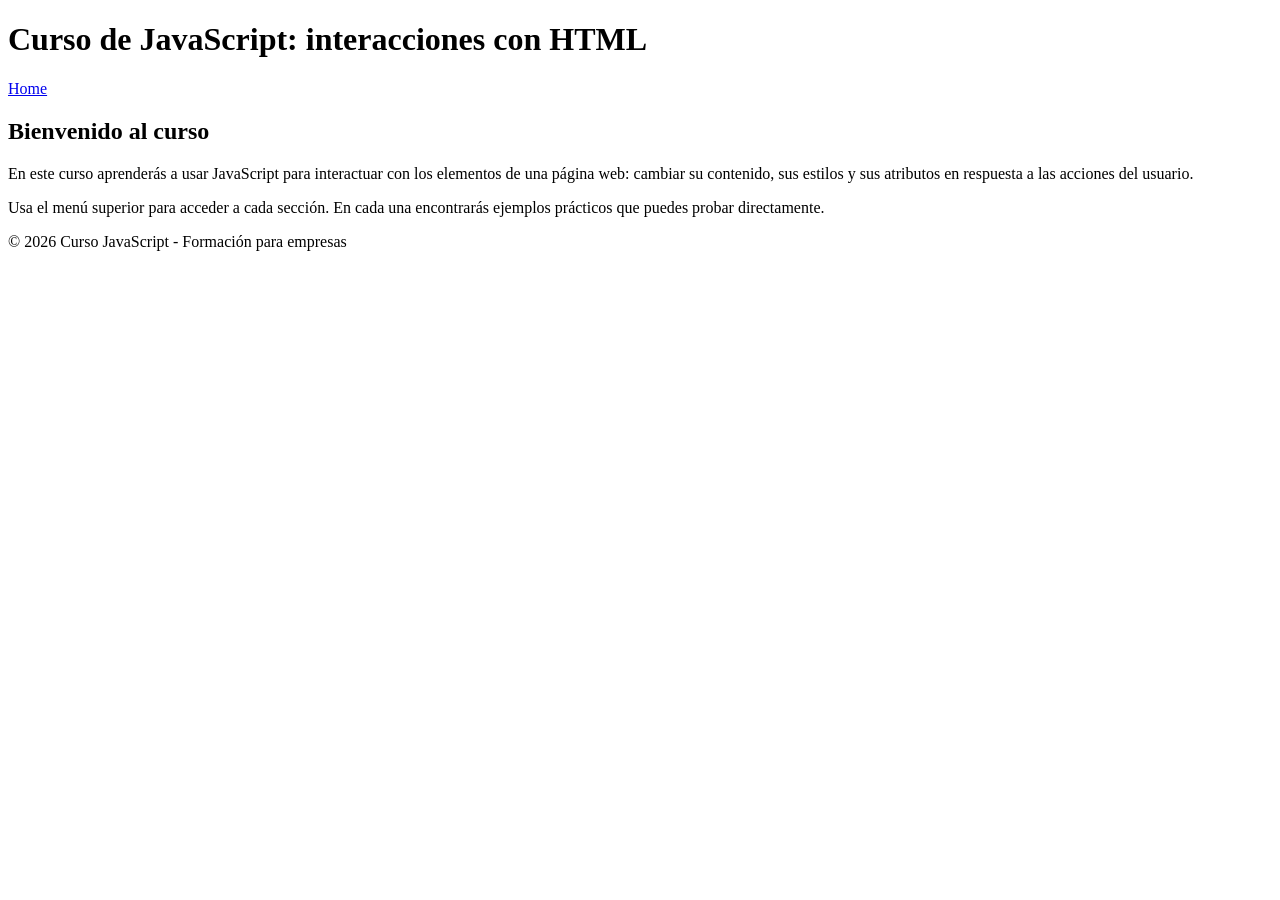
==== index.html @ 00874ae9 "feat(home): crear estructura con cabecera, menú y footer [Usuario 1]" ====
<!DOCTYPE html>
<html lang="es">
<head>
  <meta charset="UTF-8">
  <meta name="viewport" content="width=device-width, initial-scale=1.0">
  <title>Curso JavaScript e interacciones HTML</title>
  <link rel="stylesheet" href="css/estilos.css">
</head>
<body>
  <header>
    <h1>Curso de JavaScript: interacciones con HTML</h1>
  </header>

  <nav id="menu"></nav>

  <main>
    <h2>Bienvenido al curso</h2>
    <p>En este curso aprenderás a usar JavaScript para interactuar con los
       elementos de una página web: cambiar su contenido, sus estilos y sus
       atributos en respuesta a las acciones del usuario.</p>
    <p>Usa el menú superior para acceder a cada sección. En cada una
       encontrarás ejemplos prácticos que puedes probar directamente.</p>
  </main>

  <footer>
    <p>&copy; 2026 Curso JavaScript - Formación para empresas</p>
  </footer>

  <script src="js/menu.js"></script>
</body>
</html>
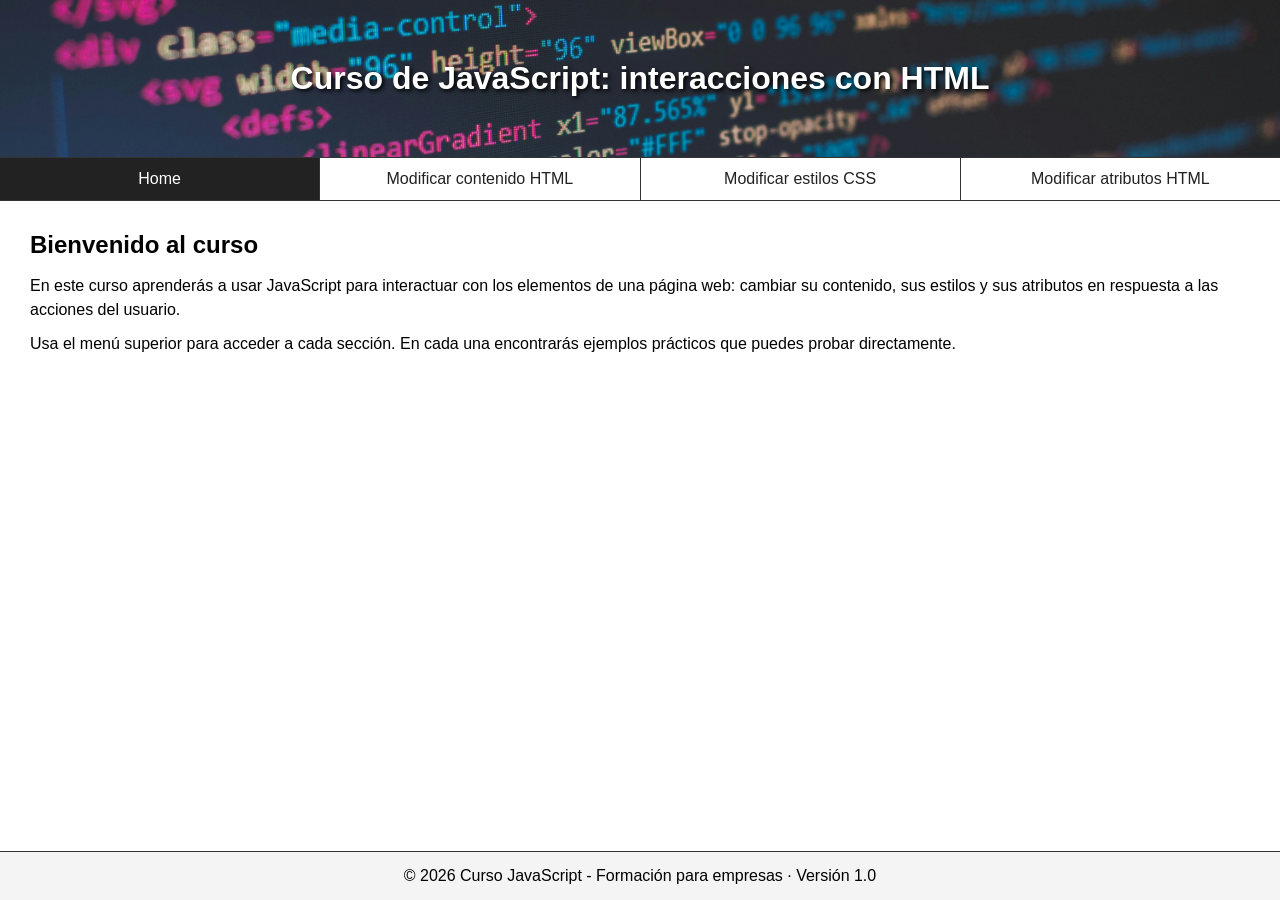
==== commit 4e2ffc63: "chore(release): preparar versión 1.0 [Usuario 3]" ====
--- a/index.html
+++ b/index.html
@@ -23,7 +23,7 @@
   </main>
 
   <footer>
-    <p>&copy; 2026 Curso JavaScript - Formación para empresas</p>
+    <p>&copy; 2026 Curso JavaScript - Formación para empresas · Versión 1.0</p>
   </footer>
 
   <script src="js/menu.js"></script>
--- a/css/estilos.css
+++ b/css/estilos.css
@@ -0,0 +1,105 @@
+* {
+  box-sizing: border-box;
+  margin: 0;
+  padding: 0;
+}
+
+body {
+  font-family: Arial, sans-serif;
+  display: flex;
+  flex-direction: column;
+  min-height: 100vh;
+}
+
+/* Cabecera con imagen de fondo */
+header {
+  background: url("../img/cabecera.jpg") center/cover;
+  color: white;
+  text-shadow: 2px 2px 4px black;
+  padding: 60px 20px;
+  text-align: center;
+}
+
+/* Barra de navegación */
+nav {
+  display: flex;
+  border-top: 1px solid #333;
+  border-bottom: 1px solid #333;
+}
+
+nav a {
+  flex: 1;
+  text-align: center;
+  padding: 12px;
+  text-decoration: none;
+  color: #222;
+  border-right: 1px solid #333;
+}
+
+nav a:last-child {
+  border-right: none;
+}
+
+nav a:hover {
+  background: #eee;
+}
+
+nav a.activo {
+  background: #222;
+  color: white;
+}
+
+/* Contenido central */
+main {
+  flex: 1;
+  padding: 30px;
+}
+
+main h2 {
+  margin-bottom: 15px;
+}
+
+main p {
+  margin-bottom: 10px;
+  line-height: 1.5;
+}
+
+/* Cajas de ejemplos (las usan las secciones) */
+.ejemplo {
+  border: 1px solid #ccc;
+  border-radius: 6px;
+  padding: 20px;
+  margin-top: 20px;
+  background: #fafafa;
+}
+
+.ejemplo h3 {
+  margin-bottom: 10px;
+}
+
+button {
+  padding: 8px 14px;
+  margin: 10px 5px 0 0;
+  cursor: pointer;
+  border: 1px solid #333;
+  border-radius: 4px;
+  background: white;
+}
+
+button:hover {
+  background: #222;
+  color: white;
+}
+
+input {
+  padding: 6px;
+  margin-top: 10px;
+}
+
+/* Pie de página */
+footer {
+  text-align: center;
+  padding: 15px;
+  border-top: 1px solid #333;
+  background: #f4f4f4;
+}
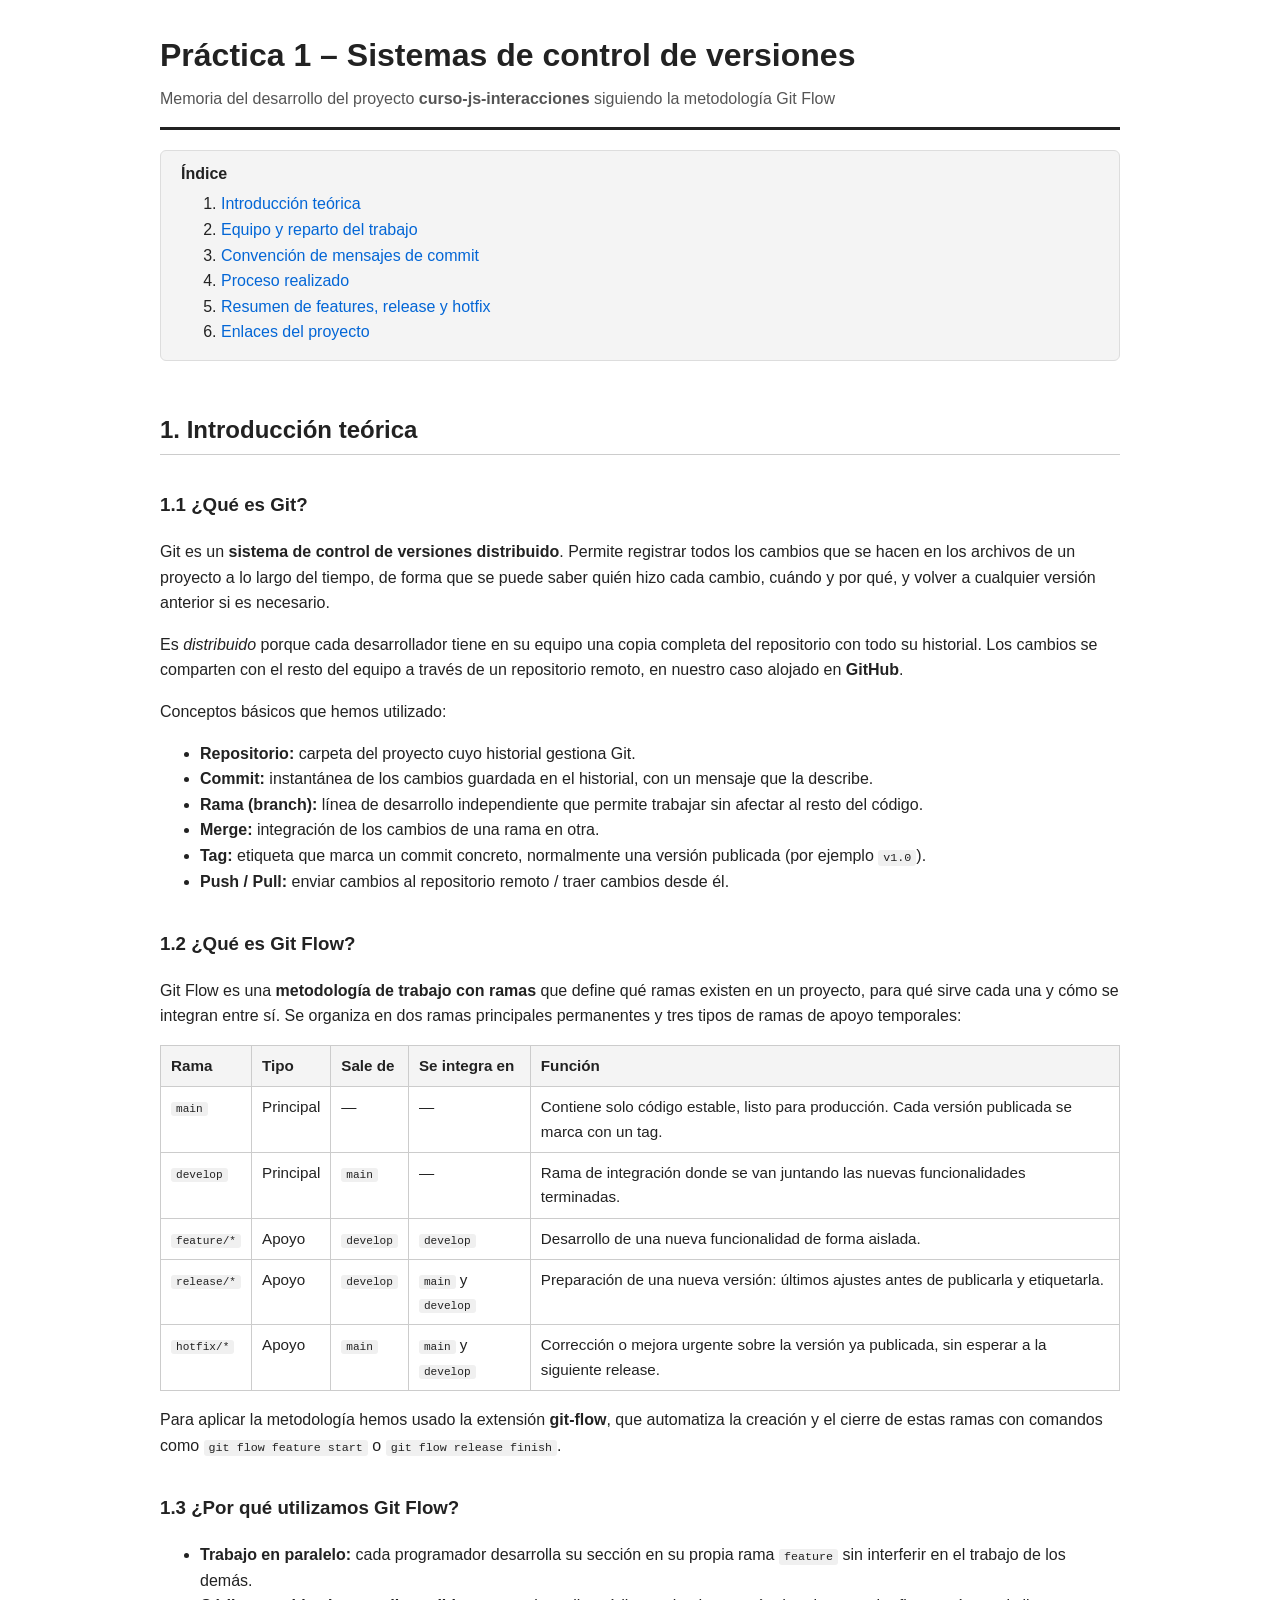
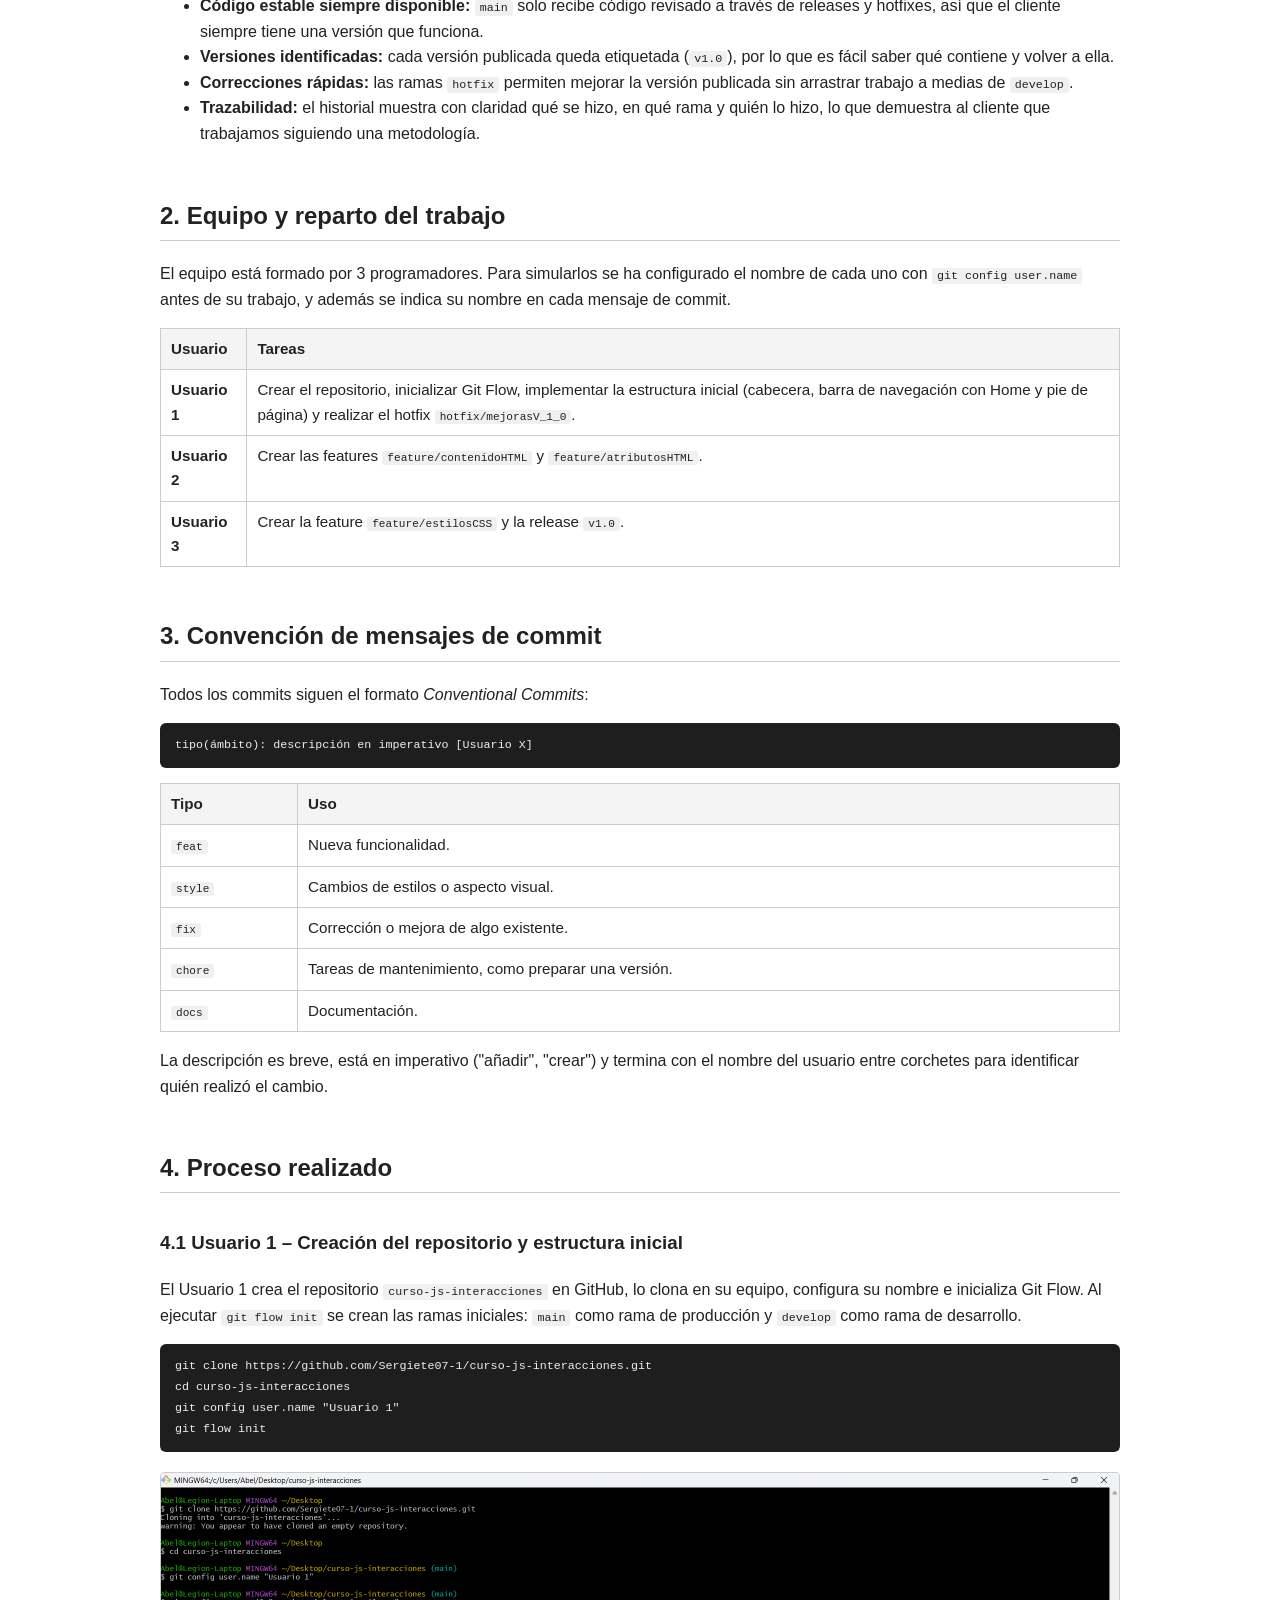
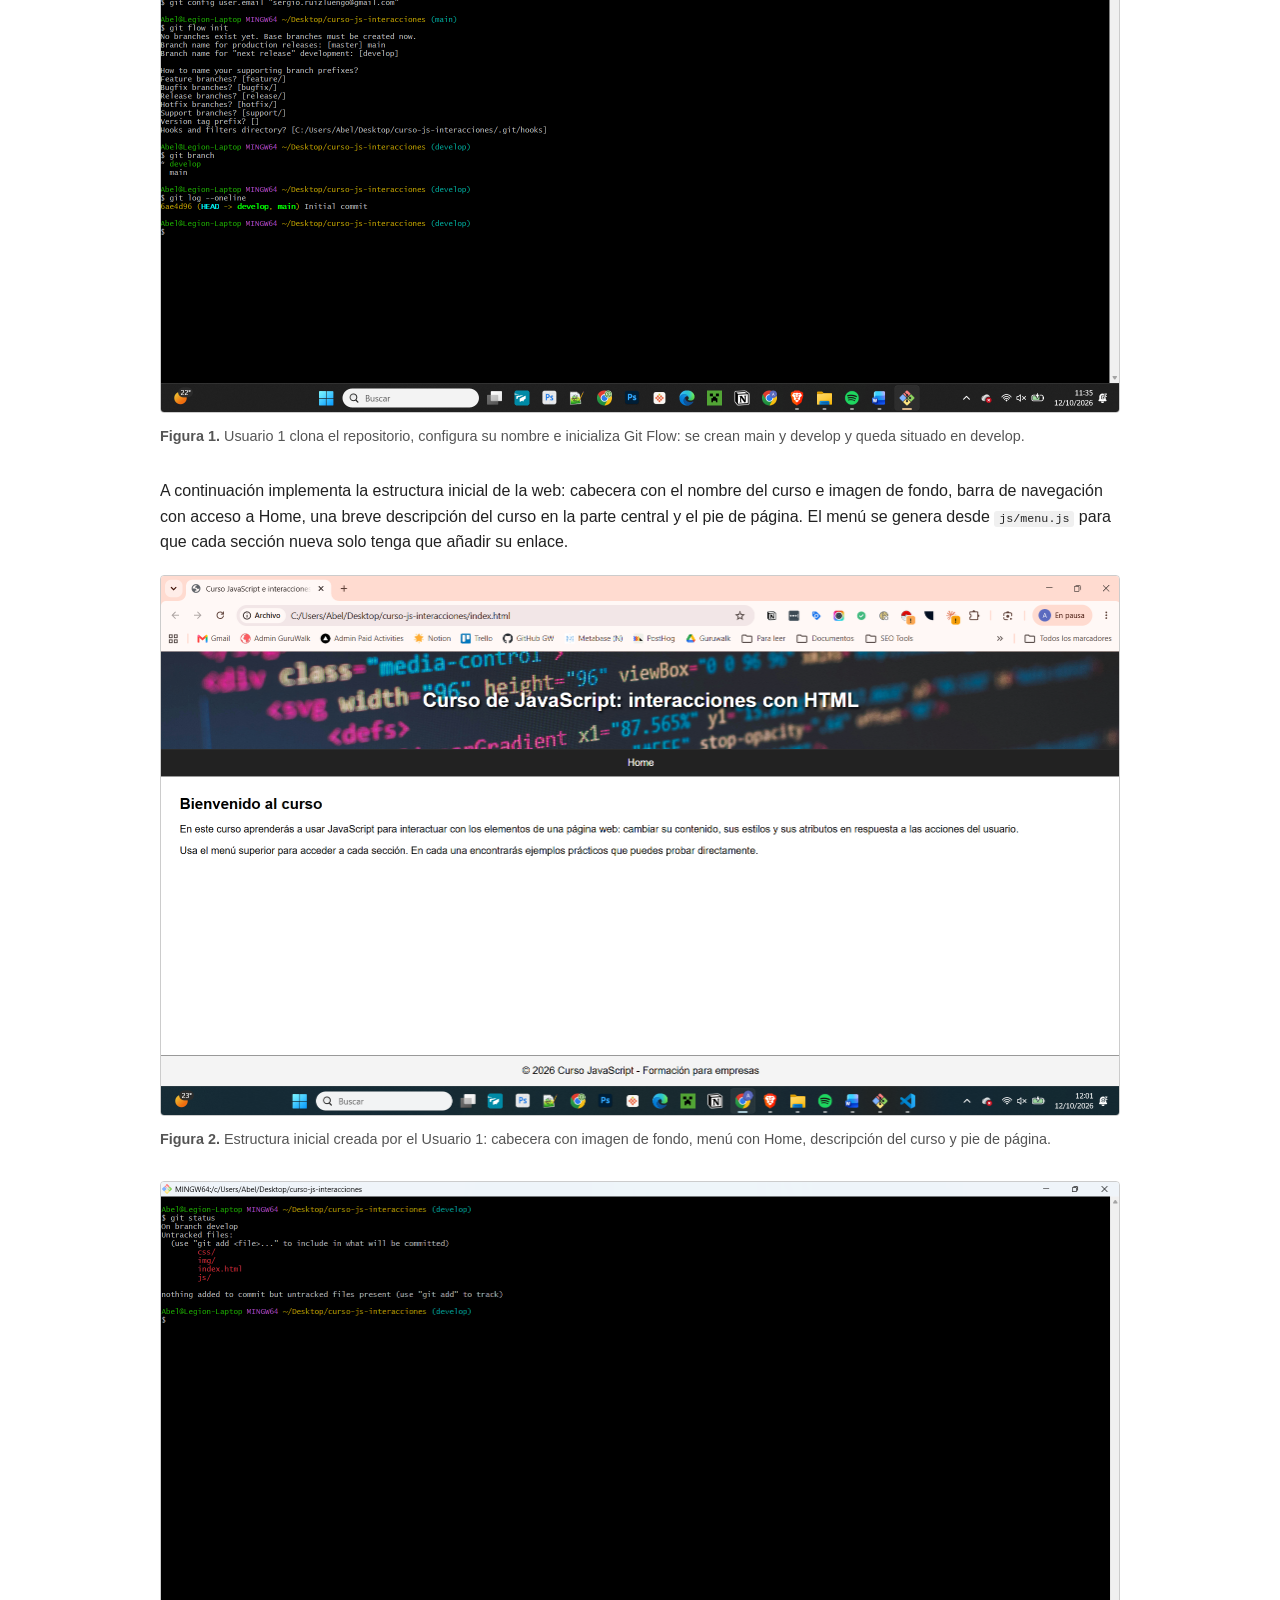
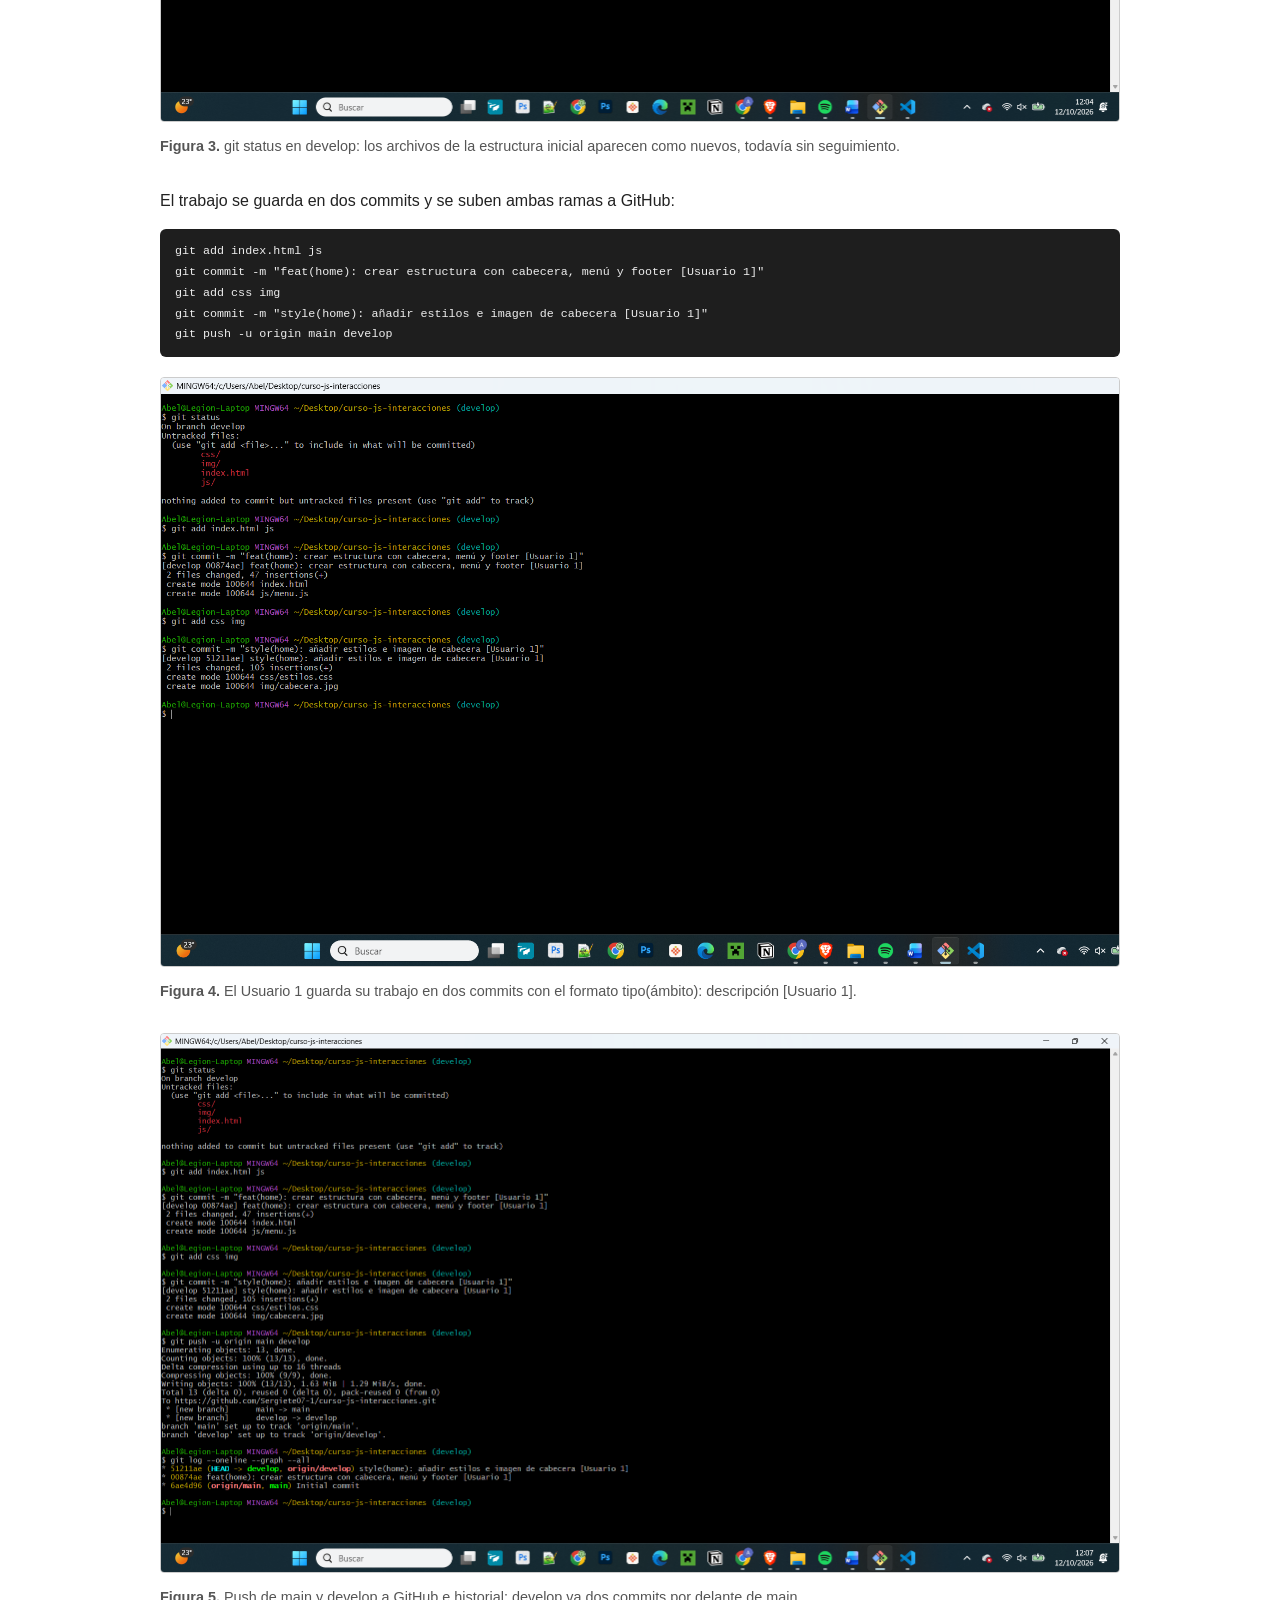
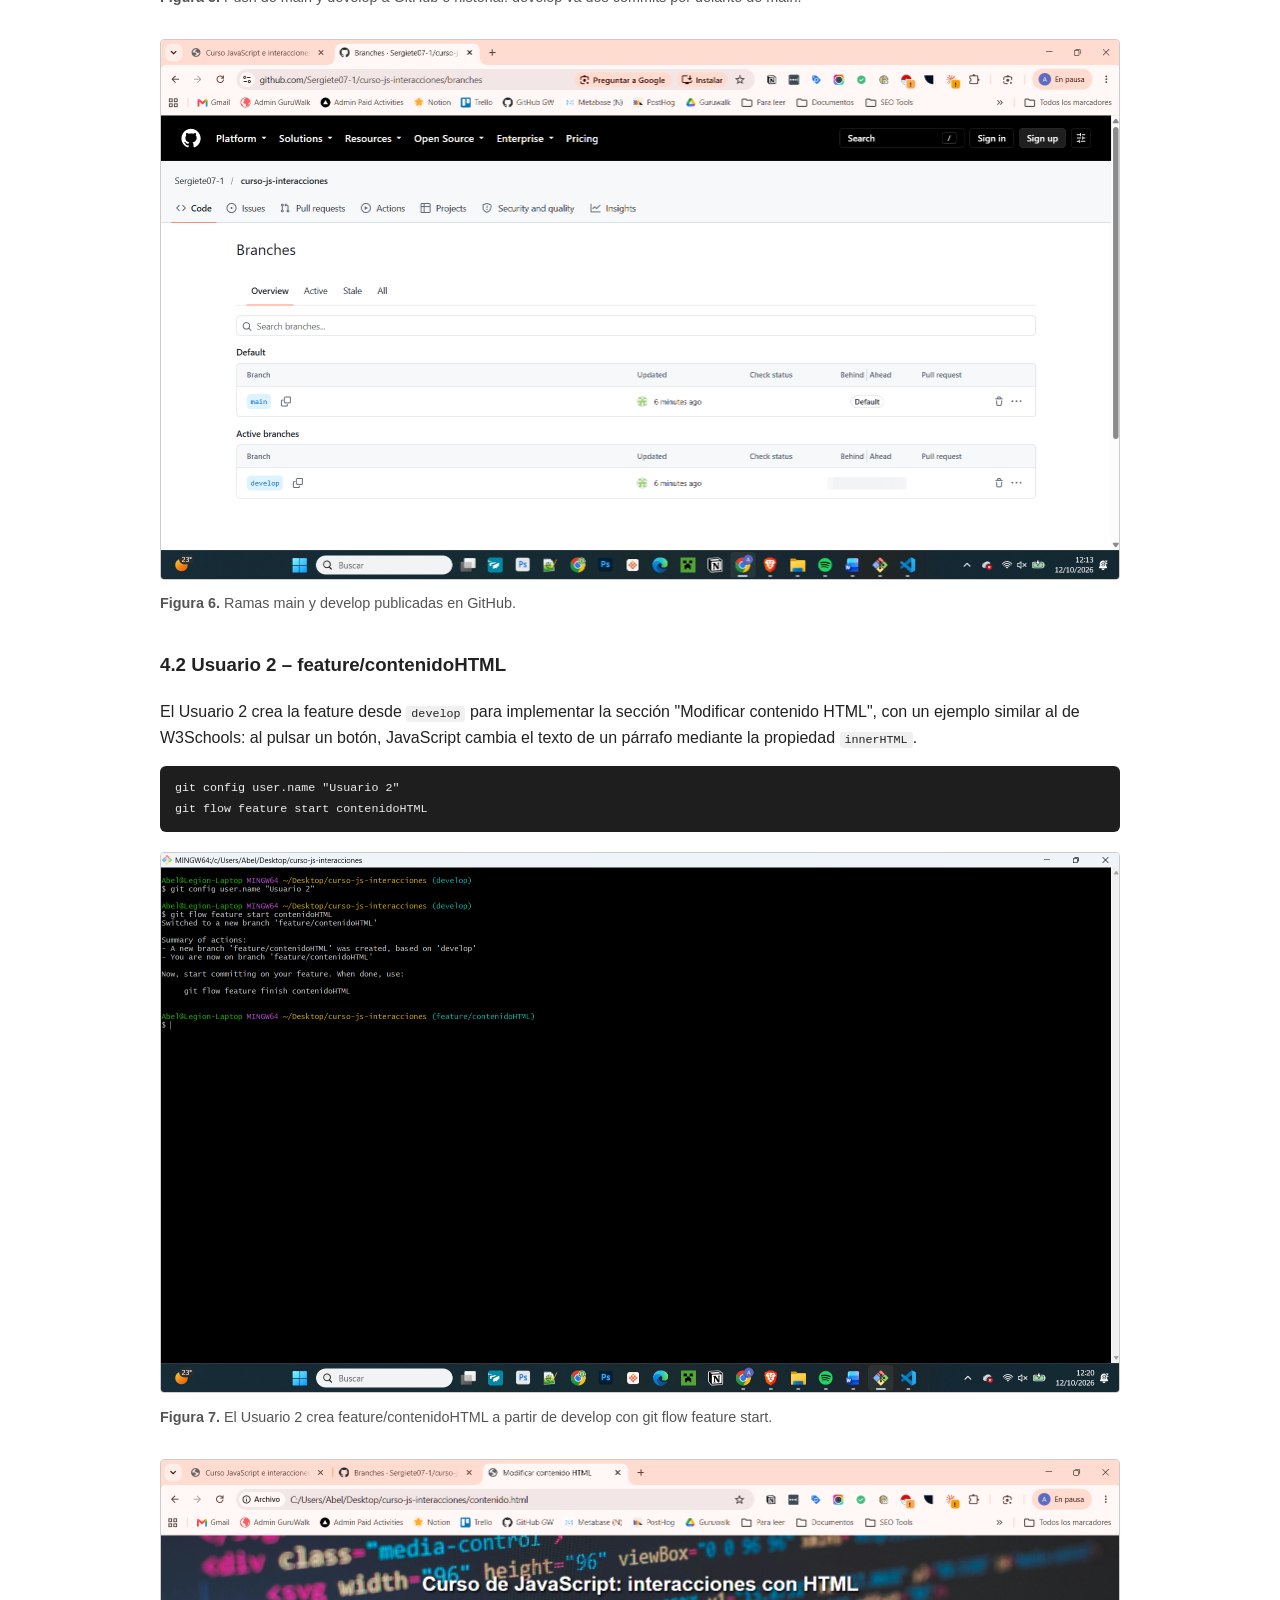
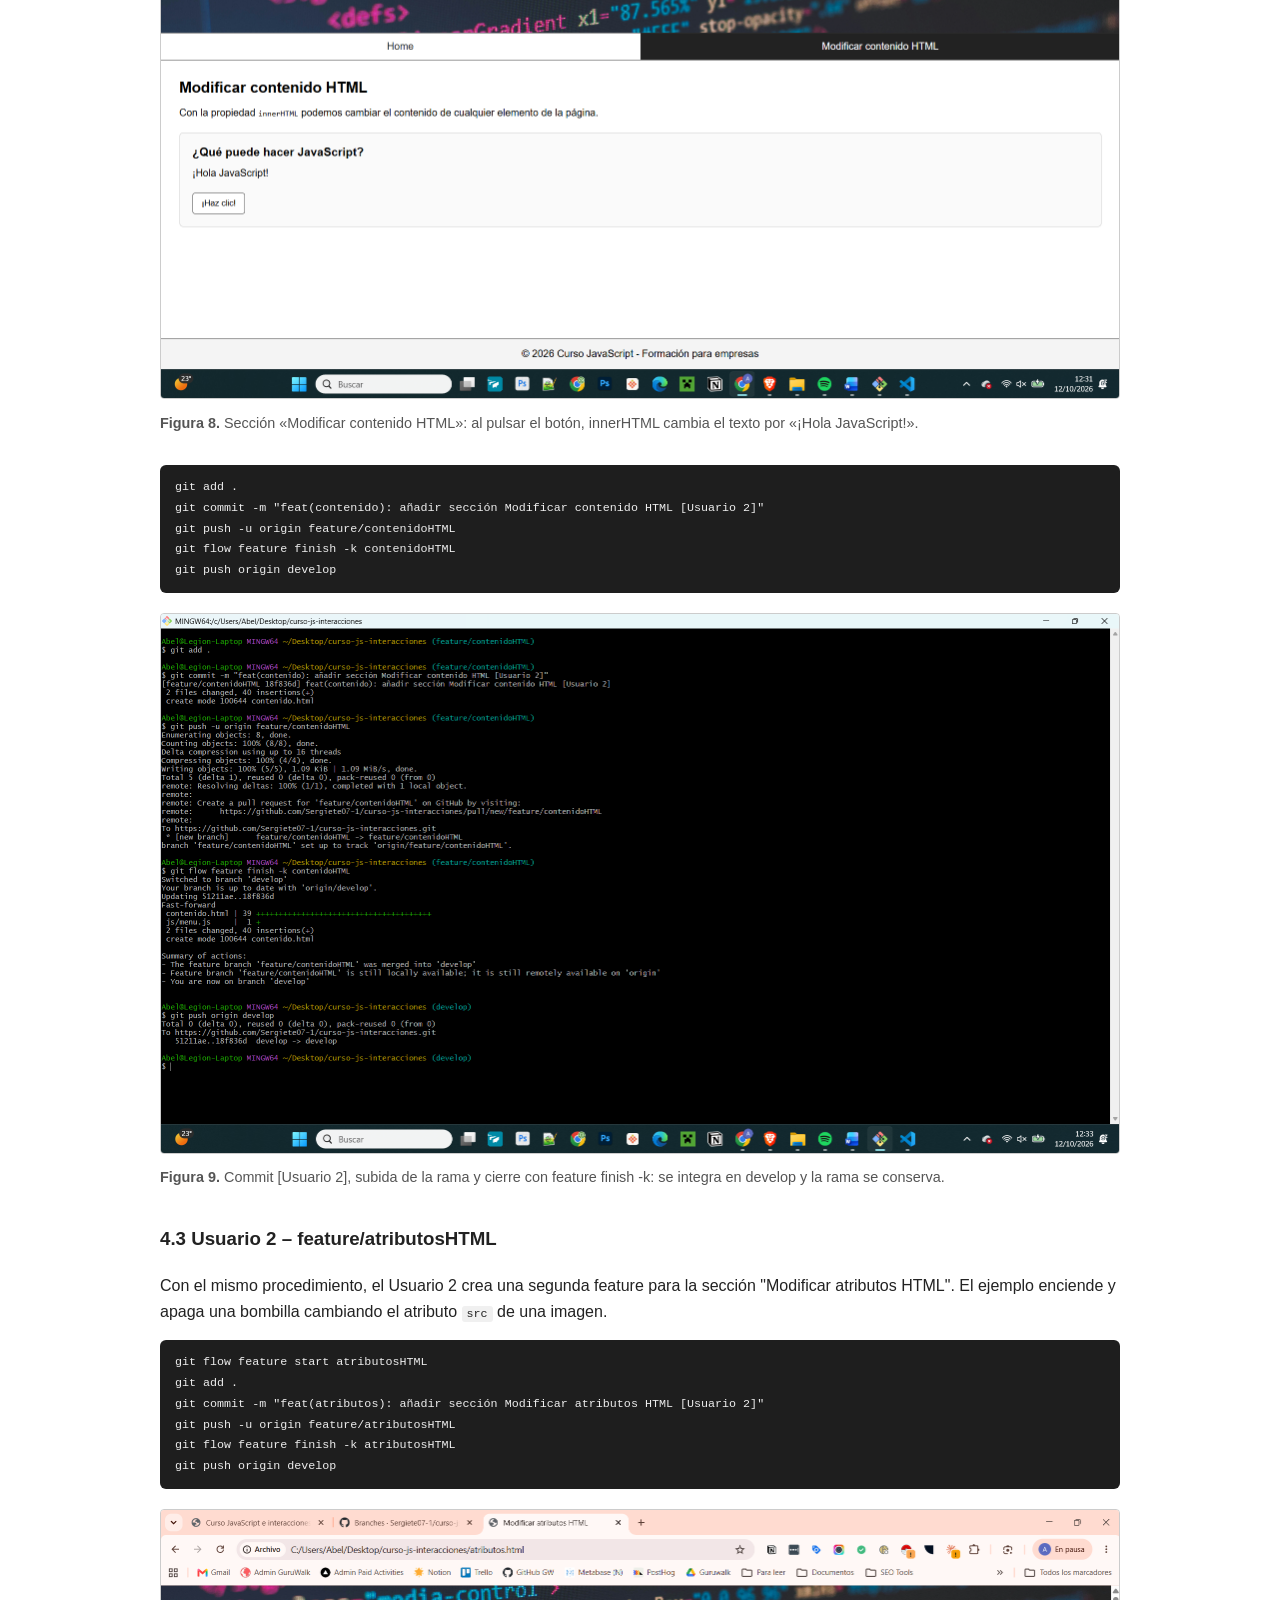
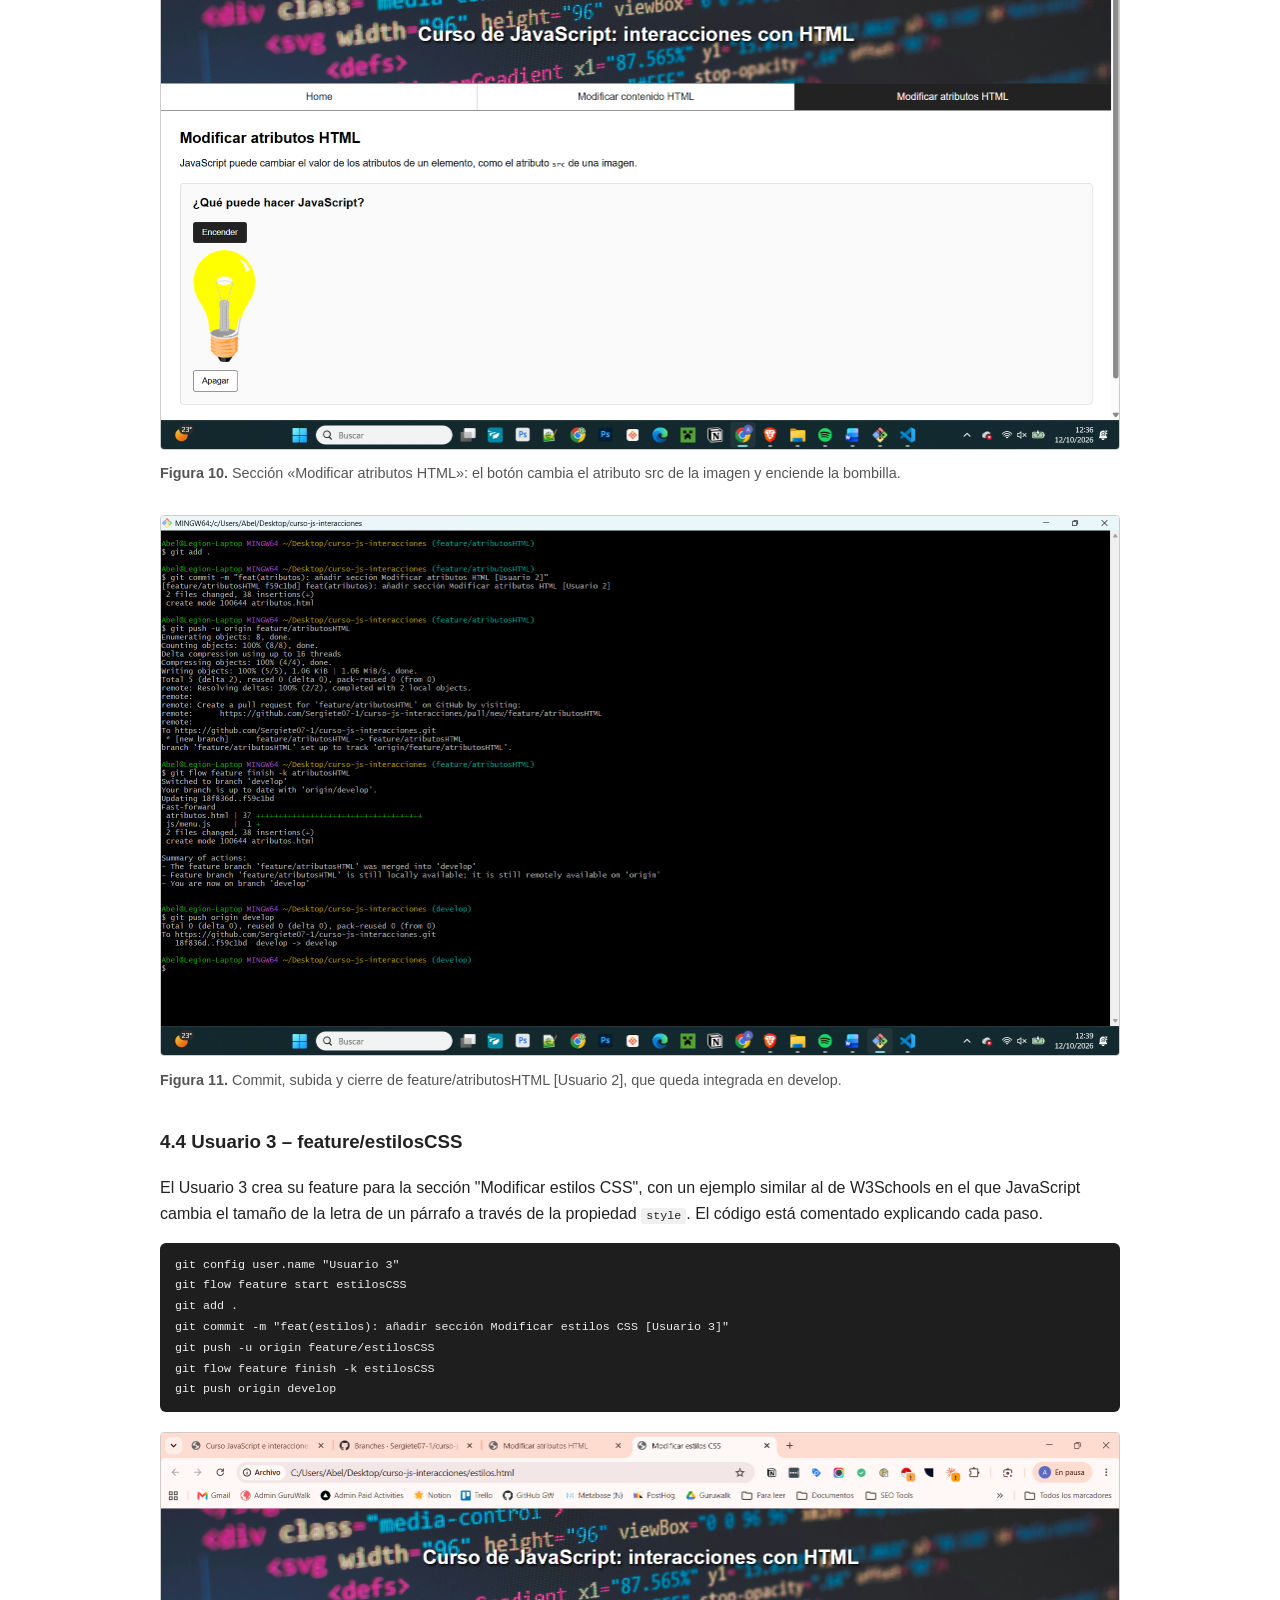
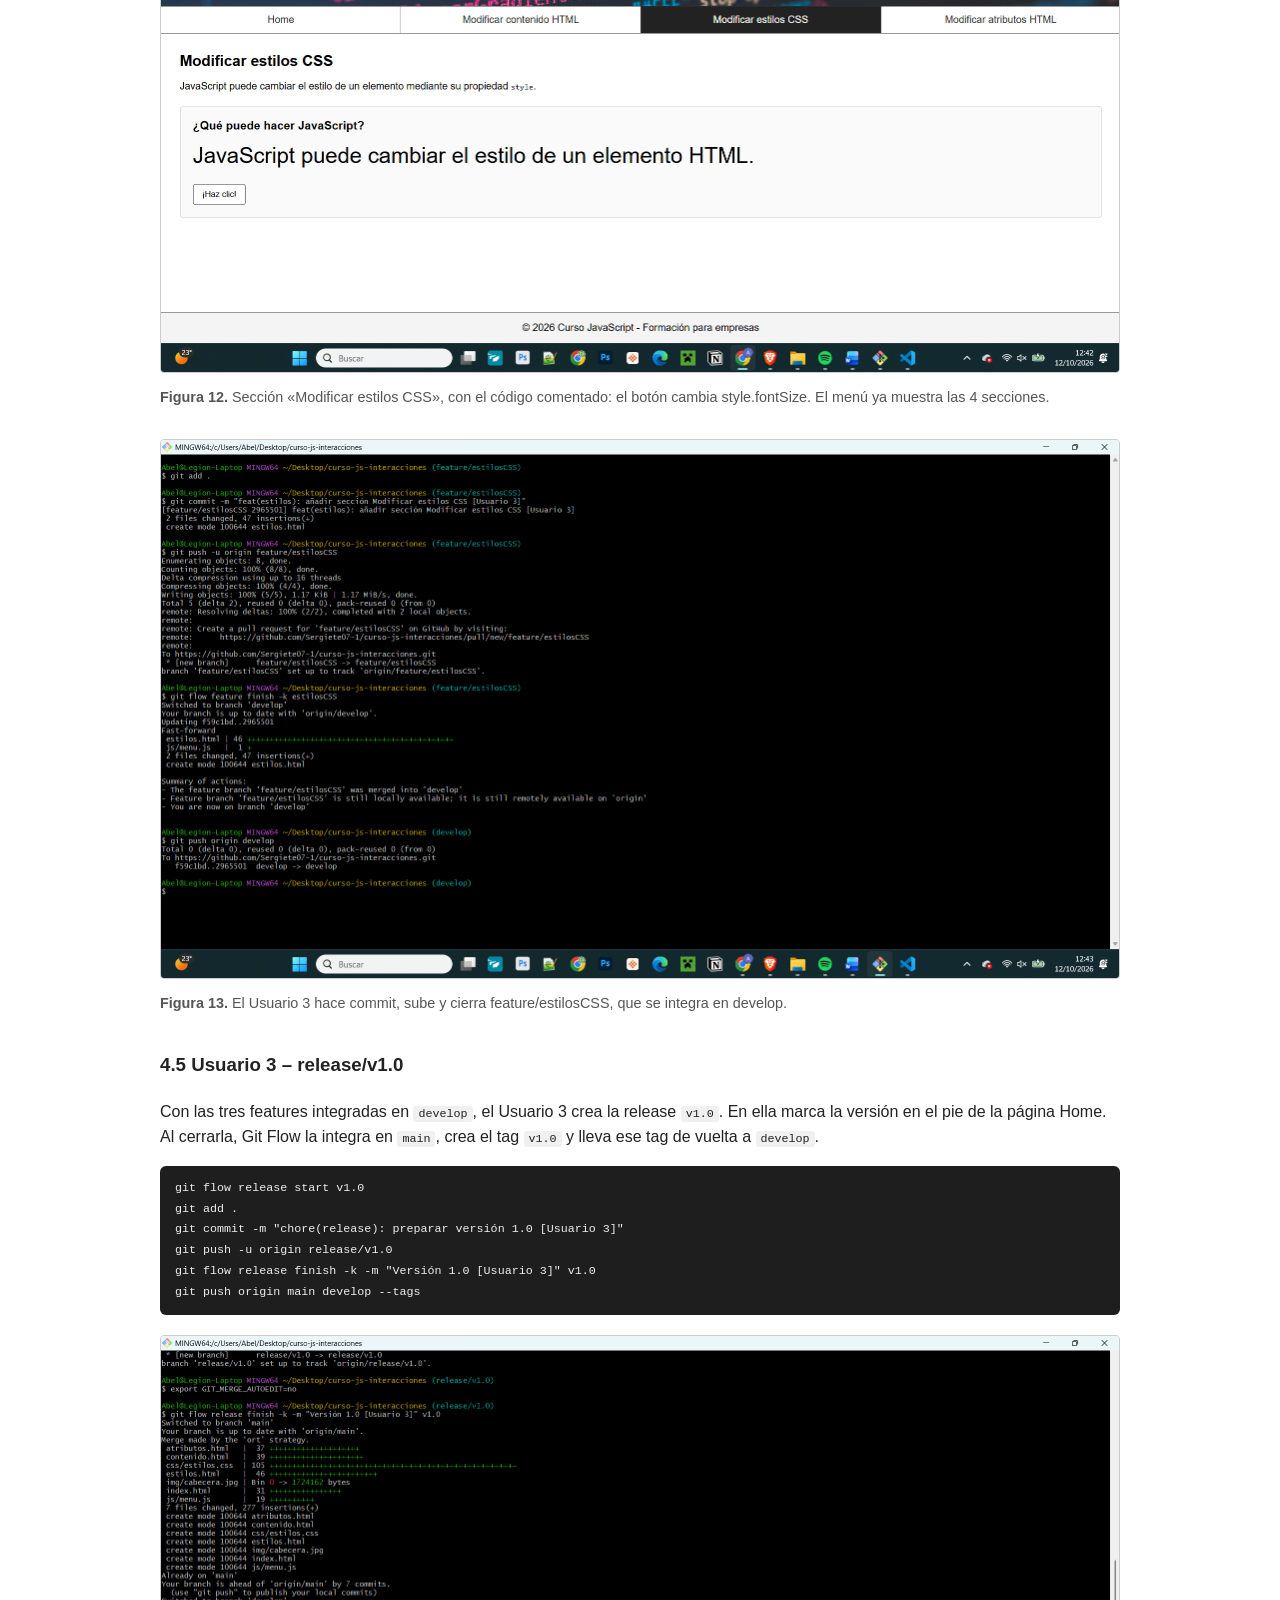
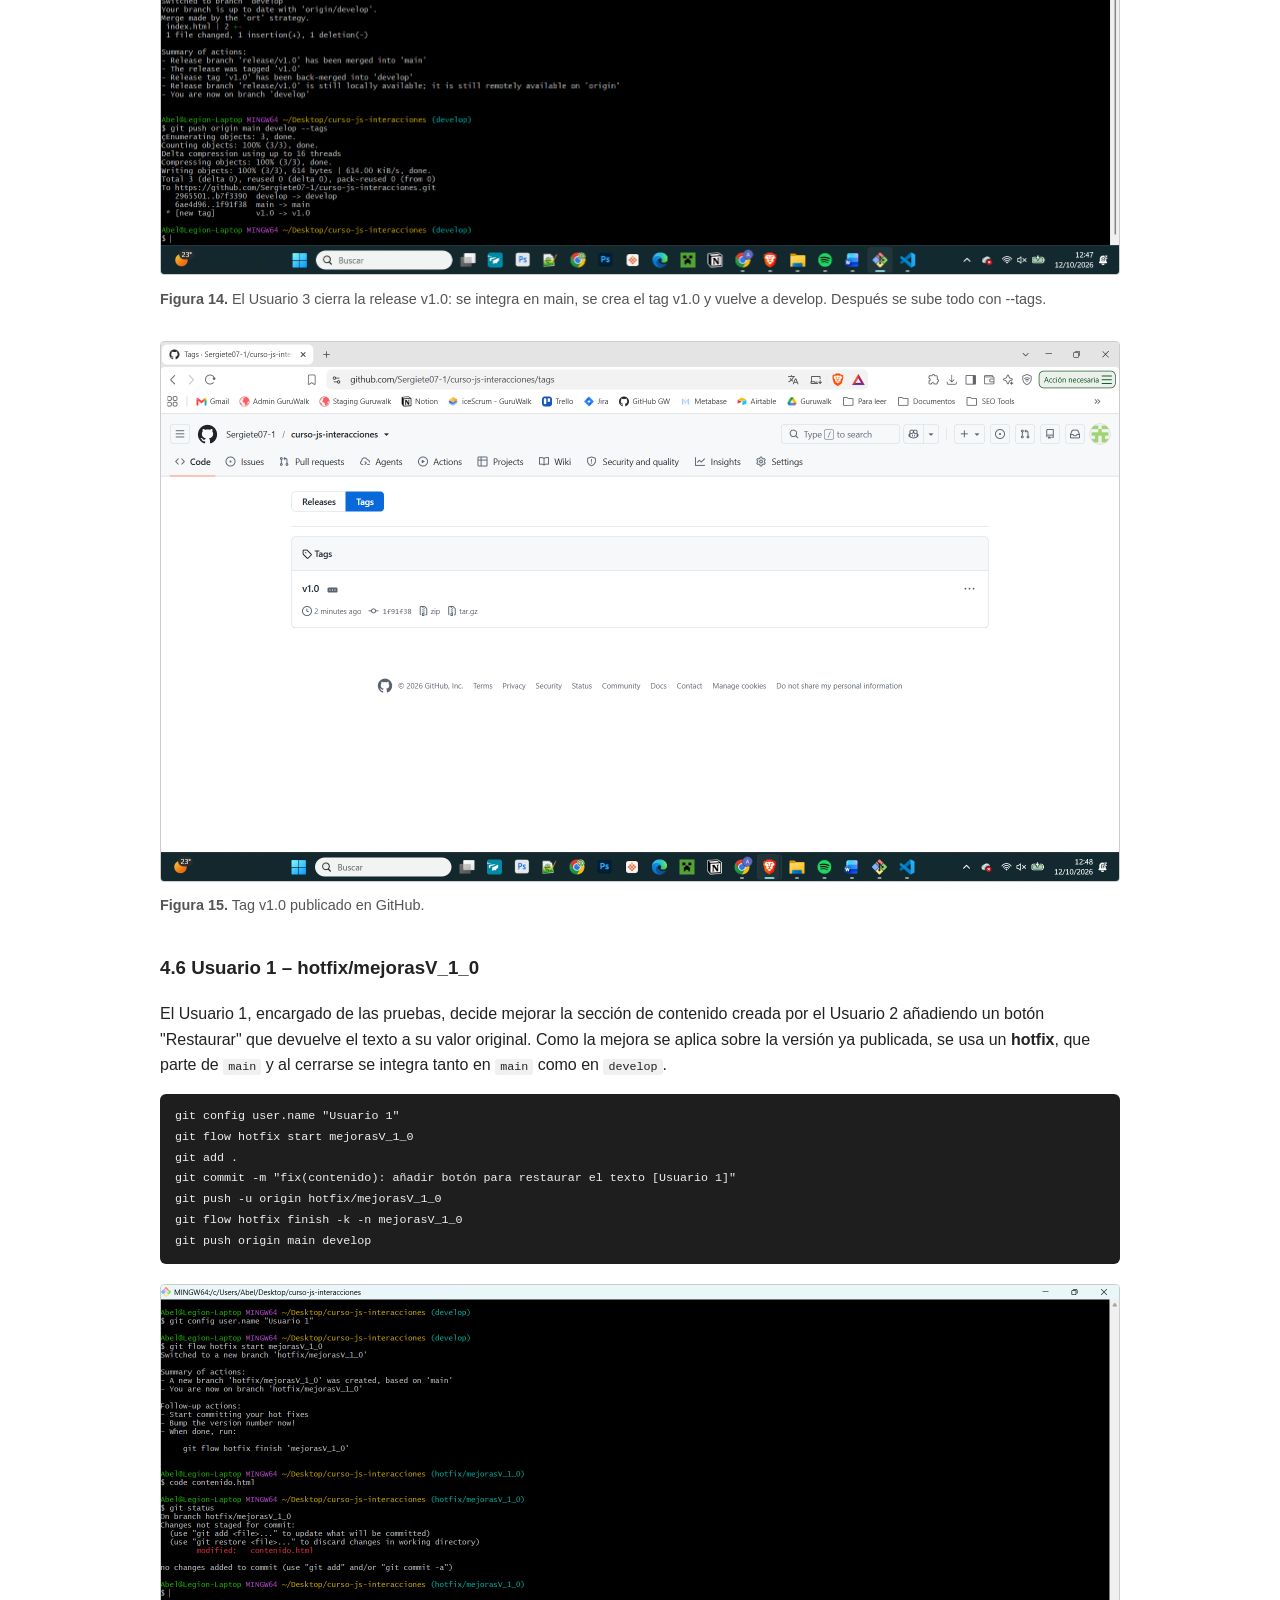
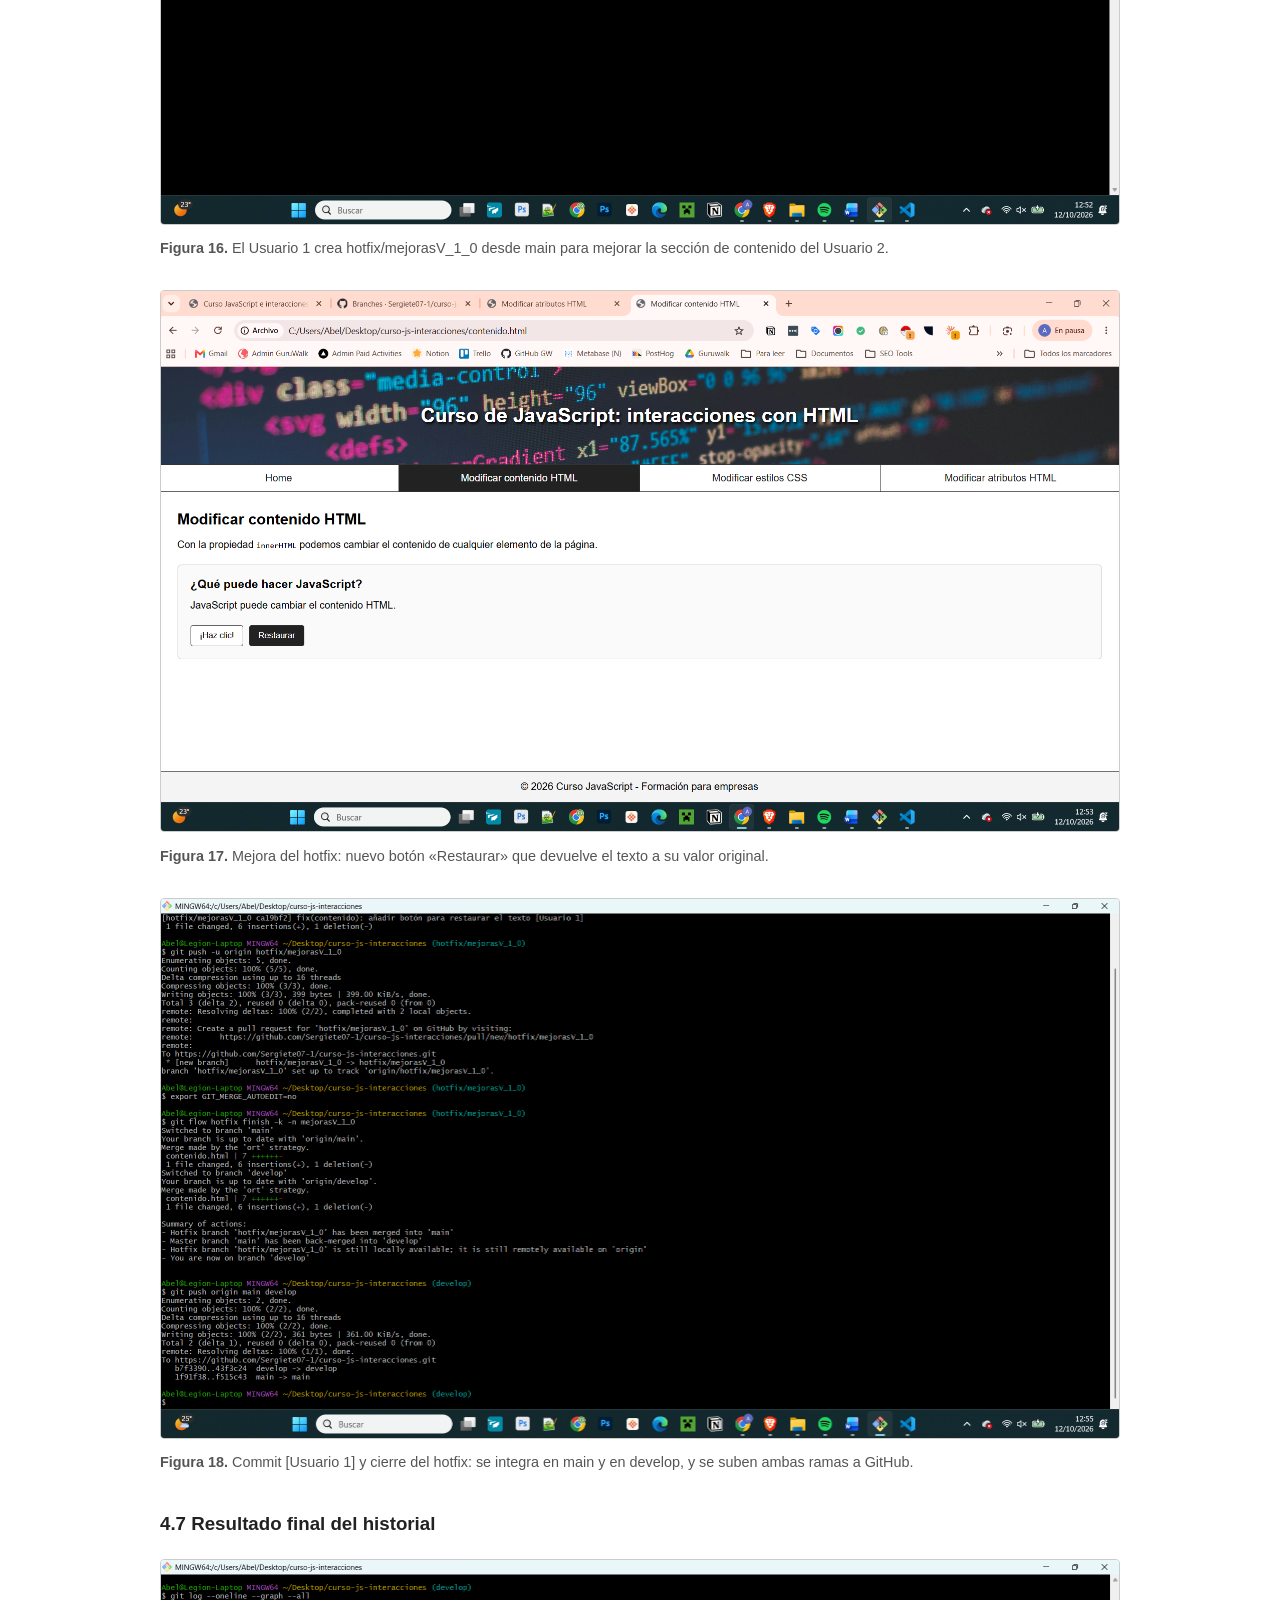
==== commit ccb15f10: "docs: añadir memoria del proyecto [Usuario 1]" ====
--- a/index.html
+++ b/index.html
@@ -3,29 +3,454 @@
 <head>
   <meta charset="UTF-8">
   <meta name="viewport" content="width=device-width, initial-scale=1.0">
-  <title>Curso JavaScript e interacciones HTML</title>
-  <link rel="stylesheet" href="css/estilos.css">
+  <title>Memoria - Práctica 1: Sistemas de control de versiones</title>
+  <style>
+    * { box-sizing: border-box; }
+    body {
+      font-family: Arial, sans-serif;
+      line-height: 1.6;
+      color: #222;
+      max-width: 1000px;
+      margin: 0 auto;
+      padding: 0 20px 40px;
+    }
+    header {
+      border-bottom: 3px solid #222;
+      padding: 30px 0 15px;
+      margin-bottom: 20px;
+    }
+    header h1 { margin: 0 0 5px; }
+    header p { margin: 0; color: #555; }
+    nav {
+      background: #f4f4f4;
+      border: 1px solid #ddd;
+      border-radius: 6px;
+      padding: 10px 20px;
+      margin-bottom: 30px;
+    }
+    nav ol { margin: 5px 0; }
+    nav a { color: #0366d6; text-decoration: none; }
+    h2 { border-bottom: 1px solid #ccc; padding-bottom: 5px; margin-top: 50px; }
+    h3 { margin-top: 35px; }
+    code {
+      background: #f0f0f0;
+      padding: 1px 5px;
+      border-radius: 3px;
+      font-size: 0.9em;
+    }
+    pre {
+      background: #1e1e1e;
+      color: #eee;
+      padding: 12px 15px;
+      border-radius: 6px;
+      overflow-x: auto;
+    }
+    pre code { background: none; padding: 0; color: inherit; }
+    table { border-collapse: collapse; width: 100%; margin: 15px 0; font-size: 0.95em; }
+    th, td { border: 1px solid #ccc; padding: 8px 10px; text-align: left; vertical-align: top; }
+    th { background: #f4f4f4; }
+    figure { margin: 20px 0 30px; }
+    figure img {
+      max-width: 100%;
+      border: 1px solid #ccc;
+      border-radius: 4px;
+    }
+    figcaption { font-size: 0.9em; color: #555; margin-top: 5px; }
+    .nota {
+      background: #fff8e1;
+      border-left: 4px solid #f0ad4e;
+      padding: 10px 15px;
+      margin: 15px 0;
+    }
+    footer {
+      margin-top: 60px;
+      border-top: 1px solid #ccc;
+      padding-top: 15px;
+      color: #555;
+      font-size: 0.9em;
+    }
+  </style>
 </head>
 <body>
+
   <header>
-    <h1>Curso de JavaScript: interacciones con HTML</h1>
+    <h1>Práctica 1 – Sistemas de control de versiones</h1>
+    <p>Memoria del desarrollo del proyecto <strong>curso-js-interacciones</strong> siguiendo la metodología Git Flow</p>
   </header>
 
-  <nav id="menu"></nav>
-
-  <main>
-    <h2>Bienvenido al curso</h2>
-    <p>En este curso aprenderás a usar JavaScript para interactuar con los
-       elementos de una página web: cambiar su contenido, sus estilos y sus
-       atributos en respuesta a las acciones del usuario.</p>
-    <p>Usa el menú superior para acceder a cada sección. En cada una
-       encontrarás ejemplos prácticos que puedes probar directamente.</p>
-  </main>
+  <nav>
+    <strong>Índice</strong>
+    <ol>
+      <li><a href="#introduccion">Introducción teórica</a></li>
+      <li><a href="#equipo">Equipo y reparto del trabajo</a></li>
+      <li><a href="#commits">Convención de mensajes de commit</a></li>
+      <li><a href="#proceso">Proceso realizado</a></li>
+      <li><a href="#resumen">Resumen de features, release y hotfix</a></li>
+      <li><a href="#enlaces">Enlaces del proyecto</a></li>
+    </ol>
+  </nav>
+
+  <!-- ===================================================== -->
+  <section id="introduccion">
+    <h2>1. Introducción teórica</h2>
+
+    <h3>1.1 ¿Qué es Git?</h3>
+    <p>
+      Git es un <strong>sistema de control de versiones distribuido</strong>. Permite registrar
+      todos los cambios que se hacen en los archivos de un proyecto a lo largo del tiempo,
+      de forma que se puede saber quién hizo cada cambio, cuándo y por qué, y volver a
+      cualquier versión anterior si es necesario.
+    </p>
+    <p>
+      Es <em>distribuido</em> porque cada desarrollador tiene en su equipo una copia completa
+      del repositorio con todo su historial. Los cambios se comparten con el resto del equipo
+      a través de un repositorio remoto, en nuestro caso alojado en <strong>GitHub</strong>.
+    </p>
+    <p>Conceptos básicos que hemos utilizado:</p>
+    <ul>
+      <li><strong>Repositorio:</strong> carpeta del proyecto cuyo historial gestiona Git.</li>
+      <li><strong>Commit:</strong> instantánea de los cambios guardada en el historial, con un mensaje que la describe.</li>
+      <li><strong>Rama (branch):</strong> línea de desarrollo independiente que permite trabajar sin afectar al resto del código.</li>
+      <li><strong>Merge:</strong> integración de los cambios de una rama en otra.</li>
+      <li><strong>Tag:</strong> etiqueta que marca un commit concreto, normalmente una versión publicada (por ejemplo <code>v1.0</code>).</li>
+      <li><strong>Push / Pull:</strong> enviar cambios al repositorio remoto / traer cambios desde él.</li>
+    </ul>
+
+    <h3>1.2 ¿Qué es Git Flow?</h3>
+    <p>
+      Git Flow es una <strong>metodología de trabajo con ramas</strong> que define qué ramas
+      existen en un proyecto, para qué sirve cada una y cómo se integran entre sí.
+      Se organiza en dos ramas principales permanentes y tres tipos de ramas de apoyo temporales:
+    </p>
+    <table>
+      <tr><th>Rama</th><th>Tipo</th><th>Sale de</th><th>Se integra en</th><th>Función</th></tr>
+      <tr><td><code>main</code></td><td>Principal</td><td>—</td><td>—</td><td>Contiene solo código estable, listo para producción. Cada versión publicada se marca con un tag.</td></tr>
+      <tr><td><code>develop</code></td><td>Principal</td><td><code>main</code></td><td>—</td><td>Rama de integración donde se van juntando las nuevas funcionalidades terminadas.</td></tr>
+      <tr><td><code>feature/*</code></td><td>Apoyo</td><td><code>develop</code></td><td><code>develop</code></td><td>Desarrollo de una nueva funcionalidad de forma aislada.</td></tr>
+      <tr><td><code>release/*</code></td><td>Apoyo</td><td><code>develop</code></td><td><code>main</code> y <code>develop</code></td><td>Preparación de una nueva versión: últimos ajustes antes de publicarla y etiquetarla.</td></tr>
+      <tr><td><code>hotfix/*</code></td><td>Apoyo</td><td><code>main</code></td><td><code>main</code> y <code>develop</code></td><td>Corrección o mejora urgente sobre la versión ya publicada, sin esperar a la siguiente release.</td></tr>
+    </table>
+    <p>
+      Para aplicar la metodología hemos usado la extensión <strong>git-flow</strong>, que
+      automatiza la creación y el cierre de estas ramas con comandos como
+      <code>git flow feature start</code> o <code>git flow release finish</code>.
+    </p>
+
+    <h3>1.3 ¿Por qué utilizamos Git Flow?</h3>
+    <ul>
+      <li><strong>Trabajo en paralelo:</strong> cada programador desarrolla su sección en su propia rama <code>feature</code> sin interferir en el trabajo de los demás.</li>
+      <li><strong>Código estable siempre disponible:</strong> <code>main</code> solo recibe código revisado a través de releases y hotfixes, así que el cliente siempre tiene una versión que funciona.</li>
+      <li><strong>Versiones identificadas:</strong> cada versión publicada queda etiquetada (<code>v1.0</code>), por lo que es fácil saber qué contiene y volver a ella.</li>
+      <li><strong>Correcciones rápidas:</strong> las ramas <code>hotfix</code> permiten mejorar la versión publicada sin arrastrar trabajo a medias de <code>develop</code>.</li>
+      <li><strong>Trazabilidad:</strong> el historial muestra con claridad qué se hizo, en qué rama y quién lo hizo, lo que demuestra al cliente que trabajamos siguiendo una metodología.</li>
+    </ul>
+  </section>
+
+  <!-- ===================================================== -->
+  <section id="equipo">
+    <h2>2. Equipo y reparto del trabajo</h2>
+    <p>
+      El equipo está formado por 3 programadores. Para simularlos se ha configurado el nombre
+      de cada uno con <code>git config user.name</code> antes de su trabajo, y además se indica
+      su nombre en cada mensaje de commit.
+    </p>
+    <table>
+      <tr><th>Usuario</th><th>Tareas</th></tr>
+      <tr><td><strong>Usuario 1</strong></td><td>Crear el repositorio, inicializar Git Flow, implementar la estructura inicial (cabecera, barra de navegación con Home y pie de página) y realizar el hotfix <code>hotfix/mejorasV_1_0</code>.</td></tr>
+      <tr><td><strong>Usuario 2</strong></td><td>Crear las features <code>feature/contenidoHTML</code> y <code>feature/atributosHTML</code>.</td></tr>
+      <tr><td><strong>Usuario 3</strong></td><td>Crear la feature <code>feature/estilosCSS</code> y la release <code>v1.0</code>.</td></tr>
+    </table>
+  </section>
+
+  <!-- ===================================================== -->
+  <section id="commits">
+    <h2>3. Convención de mensajes de commit</h2>
+    <p>Todos los commits siguen el formato <em>Conventional Commits</em>:</p>
+    <pre><code>tipo(ámbito): descripción en imperativo [Usuario X]</code></pre>
+    <table>
+      <tr><th>Tipo</th><th>Uso</th></tr>
+      <tr><td><code>feat</code></td><td>Nueva funcionalidad.</td></tr>
+      <tr><td><code>style</code></td><td>Cambios de estilos o aspecto visual.</td></tr>
+      <tr><td><code>fix</code></td><td>Corrección o mejora de algo existente.</td></tr>
+      <tr><td><code>chore</code></td><td>Tareas de mantenimiento, como preparar una versión.</td></tr>
+      <tr><td><code>docs</code></td><td>Documentación.</td></tr>
+    </table>
+    <p>
+      La descripción es breve, está en imperativo ("añadir", "crear") y termina con el nombre
+      del usuario entre corchetes para identificar quién realizó el cambio.
+    </p>
+  </section>
+
+  <!-- ===================================================== -->
+  <section id="proceso">
+    <h2>4. Proceso realizado</h2>
+
+    <!-- FASE 1 -->
+    <h3>4.1 Usuario 1 – Creación del repositorio y estructura inicial</h3>
+    <p>
+      El Usuario 1 crea el repositorio <code>curso-js-interacciones</code> en GitHub, lo clona
+      en su equipo, configura su nombre e inicializa Git Flow. Al ejecutar
+      <code>git flow init</code> se crean las ramas iniciales: <code>main</code> como rama de
+      producción y <code>develop</code> como rama de desarrollo.
+    </p>
+<pre><code>git clone https://github.com/Sergiete07-1/curso-js-interacciones.git
+cd curso-js-interacciones
+git config user.name "Usuario 1"
+git flow init</code></pre>
+    <figure>
+      <img src="capturas/figura01.png" alt="Figura 1">
+      <figcaption><strong>Figura 1.</strong> Usuario 1 clona el repositorio, configura su nombre e inicializa Git Flow: se crean main y develop y queda situado en develop.</figcaption>
+    </figure>
+
+    <p>
+      A continuación implementa la estructura inicial de la web: cabecera con el nombre del
+      curso e imagen de fondo, barra de navegación con acceso a Home, una breve descripción
+      del curso en la parte central y el pie de página. El menú se genera desde
+      <code>js/menu.js</code> para que cada sección nueva solo tenga que añadir su enlace.
+    </p>
+    <figure>
+      <img src="capturas/figura02.png" alt="Figura 2">
+      <figcaption><strong>Figura 2.</strong> Estructura inicial creada por el Usuario 1: cabecera con imagen de fondo, menú con Home, descripción del curso y pie de página.</figcaption>
+    </figure>
+    <figure>
+      <img src="capturas/figura03.png" alt="Figura 3">
+      <figcaption><strong>Figura 3.</strong> git status en develop: los archivos de la estructura inicial aparecen como nuevos, todavía sin seguimiento.</figcaption>
+    </figure>
+
+    <p>El trabajo se guarda en dos commits y se suben ambas ramas a GitHub:</p>
+<pre><code>git add index.html js
+git commit -m "feat(home): crear estructura con cabecera, menú y footer [Usuario 1]"
+git add css img
+git commit -m "style(home): añadir estilos e imagen de cabecera [Usuario 1]"
+git push -u origin main develop</code></pre>
+    <figure>
+      <img src="capturas/figura04.png" alt="Figura 4">
+      <figcaption><strong>Figura 4.</strong> El Usuario 1 guarda su trabajo en dos commits con el formato tipo(ámbito): descripción [Usuario 1].</figcaption>
+    </figure>
+    <figure>
+      <img src="capturas/figura05.png" alt="Figura 5">
+      <figcaption><strong>Figura 5.</strong> Push de main y develop a GitHub e historial: develop va dos commits por delante de main.</figcaption>
+    </figure>
+    <figure>
+      <img src="capturas/figura06.png" alt="Figura 6">
+      <figcaption><strong>Figura 6.</strong> Ramas main y develop publicadas en GitHub.</figcaption>
+    </figure>
+
+    <!-- FASE 2 -->
+    <h3>4.2 Usuario 2 – feature/contenidoHTML</h3>
+    <p>
+      El Usuario 2 crea la feature desde <code>develop</code> para implementar la sección
+      "Modificar contenido HTML", con un ejemplo similar al de W3Schools: al pulsar un botón,
+      JavaScript cambia el texto de un párrafo mediante la propiedad <code>innerHTML</code>.
+    </p>
+<pre><code>git config user.name "Usuario 2"
+git flow feature start contenidoHTML</code></pre>
+    <figure>
+      <img src="capturas/figura07.png" alt="Figura 7">
+      <figcaption><strong>Figura 7.</strong> El Usuario 2 crea feature/contenidoHTML a partir de develop con git flow feature start.</figcaption>
+    </figure>
+    <figure>
+      <img src="capturas/figura08.png" alt="Figura 8">
+      <figcaption><strong>Figura 8.</strong> Sección «Modificar contenido HTML»: al pulsar el botón, innerHTML cambia el texto por «¡Hola JavaScript!».</figcaption>
+    </figure>
+<pre><code>git add .
+git commit -m "feat(contenido): añadir sección Modificar contenido HTML [Usuario 2]"
+git push -u origin feature/contenidoHTML
+git flow feature finish -k contenidoHTML
+git push origin develop</code></pre>
+    <figure>
+      <img src="capturas/figura09.png" alt="Figura 9">
+      <figcaption><strong>Figura 9.</strong> Commit [Usuario 2], subida de la rama y cierre con feature finish -k: se integra en develop y la rama se conserva.</figcaption>
+    </figure>
+
+    <h3>4.3 Usuario 2 – feature/atributosHTML</h3>
+    <p>
+      Con el mismo procedimiento, el Usuario 2 crea una segunda feature para la sección
+      "Modificar atributos HTML". El ejemplo enciende y apaga una bombilla cambiando el
+      atributo <code>src</code> de una imagen.
+    </p>
+<pre><code>git flow feature start atributosHTML
+git add .
+git commit -m "feat(atributos): añadir sección Modificar atributos HTML [Usuario 2]"
+git push -u origin feature/atributosHTML
+git flow feature finish -k atributosHTML
+git push origin develop</code></pre>
+    <figure>
+      <img src="capturas/figura10.png" alt="Figura 10">
+      <figcaption><strong>Figura 10.</strong> Sección «Modificar atributos HTML»: el botón cambia el atributo src de la imagen y enciende la bombilla.</figcaption>
+    </figure>
+    <figure>
+      <img src="capturas/figura11.png" alt="Figura 11">
+      <figcaption><strong>Figura 11.</strong> Commit, subida y cierre de feature/atributosHTML [Usuario 2], que queda integrada en develop.</figcaption>
+    </figure>
+
+    <!-- FASE 3 -->
+    <h3>4.4 Usuario 3 – feature/estilosCSS</h3>
+    <p>
+      El Usuario 3 crea su feature para la sección "Modificar estilos CSS", con un ejemplo
+      similar al de W3Schools en el que JavaScript cambia el tamaño de la letra de un párrafo
+      a través de la propiedad <code>style</code>. El código está comentado explicando cada paso.
+    </p>
+<pre><code>git config user.name "Usuario 3"
+git flow feature start estilosCSS
+git add .
+git commit -m "feat(estilos): añadir sección Modificar estilos CSS [Usuario 3]"
+git push -u origin feature/estilosCSS
+git flow feature finish -k estilosCSS
+git push origin develop</code></pre>
+    <figure>
+      <img src="capturas/figura12.png" alt="Figura 12">
+      <figcaption><strong>Figura 12.</strong> Sección «Modificar estilos CSS», con el código comentado: el botón cambia style.fontSize. El menú ya muestra las 4 secciones.</figcaption>
+    </figure>
+    <figure>
+      <img src="capturas/figura13.png" alt="Figura 13">
+      <figcaption><strong>Figura 13.</strong> El Usuario 3 hace commit, sube y cierra feature/estilosCSS, que se integra en develop.</figcaption>
+    </figure>
+
+    <h3>4.5 Usuario 3 – release/v1.0</h3>
+    <p>
+      Con las tres features integradas en <code>develop</code>, el Usuario 3 crea la release
+      <code>v1.0</code>. En ella marca la versión en el pie de la página Home. Al cerrarla,
+      Git Flow la integra en <code>main</code>, crea el tag <code>v1.0</code> y lleva ese
+      tag de vuelta a <code>develop</code>.
+    </p>
+<pre><code>git flow release start v1.0
+git add .
+git commit -m "chore(release): preparar versión 1.0 [Usuario 3]"
+git push -u origin release/v1.0
+git flow release finish -k -m "Versión 1.0 [Usuario 3]" v1.0
+git push origin main develop --tags</code></pre>
+    <figure>
+      <img src="capturas/figura14.png" alt="Figura 14">
+      <figcaption><strong>Figura 14.</strong> El Usuario 3 cierra la release v1.0: se integra en main, se crea el tag v1.0 y vuelve a develop. Después se sube todo con --tags.</figcaption>
+    </figure>
+    <figure>
+      <img src="capturas/figura15.png" alt="Figura 15">
+      <figcaption><strong>Figura 15.</strong> Tag v1.0 publicado en GitHub.</figcaption>
+    </figure>
+
+    <!-- FASE 4 -->
+    <h3>4.6 Usuario 1 – hotfix/mejorasV_1_0</h3>
+    <p>
+      El Usuario 1, encargado de las pruebas, decide mejorar la sección de contenido creada
+      por el Usuario 2 añadiendo un botón "Restaurar" que devuelve el texto a su valor original.
+      Como la mejora se aplica sobre la versión ya publicada, se usa un <strong>hotfix</strong>,
+      que parte de <code>main</code> y al cerrarse se integra tanto en <code>main</code> como
+      en <code>develop</code>.
+    </p>
+<pre><code>git config user.name "Usuario 1"
+git flow hotfix start mejorasV_1_0
+git add .
+git commit -m "fix(contenido): añadir botón para restaurar el texto [Usuario 1]"
+git push -u origin hotfix/mejorasV_1_0
+git flow hotfix finish -k -n mejorasV_1_0
+git push origin main develop</code></pre>
+    <figure>
+      <img src="capturas/figura16.png" alt="Figura 16">
+      <figcaption><strong>Figura 16.</strong> El Usuario 1 crea hotfix/mejorasV_1_0 desde main para mejorar la sección de contenido del Usuario 2.</figcaption>
+    </figure>
+    <figure>
+      <img src="capturas/figura17.png" alt="Figura 17">
+      <figcaption><strong>Figura 17.</strong> Mejora del hotfix: nuevo botón «Restaurar» que devuelve el texto a su valor original.</figcaption>
+    </figure>
+    <figure>
+      <img src="capturas/figura18.png" alt="Figura 18">
+      <figcaption><strong>Figura 18.</strong> Commit [Usuario 1] y cierre del hotfix: se integra en main y en develop, y se suben ambas ramas a GitHub.</figcaption>
+    </figure>
+
+    <h3>4.7 Resultado final del historial</h3>
+    <figure>
+      <img src="capturas/figura19.png" alt="Figura 19">
+      <figcaption><strong>Figura 19.</strong> Historial final (git log --graph): features en develop, release con tag v1.0 y hotfix integrado en main y develop.</figcaption>
+    </figure>
+    <figure>
+      <img src="capturas/figura20.png" alt="Figura 20">
+      <figcaption><strong>Figura 20.</strong> Network graph de GitHub con todas las ramas del flujo Git Flow: main, develop, features, release y hotfix.</figcaption>
+    </figure>
+    <div class="nota">
+      Las tres features aparecen en línea sobre <code>develop</code> porque cada una tenía un
+      único commit y Git Flow las integró mediante <em>fast-forward</em>. Las etiquetas
+      <code>feature/...</code> junto a cada commit demuestran que cada una se desarrolló en su
+      propia rama, que se ha conservado en el repositorio.
+    </div>
+
+    <!-- FASE 5 -->
+    <h3>4.8 Colaborador y proyecto en GitHub</h3>
+    <p>
+      Se ha dado acceso como colaborador al usuario <strong>IvanPallares</strong> en el
+      repositorio y se ha creado el proyecto de GitHub <strong>Curso JS interacciones</strong>,
+      vinculado al repositorio, en el que también tiene acceso.
+    </p>
+    <figure>
+      <img src="capturas/figura21.png" alt="Figura 21">
+      <figcaption><strong>Figura 21.</strong> IvanPallares invitado como colaborador del repositorio (invitación pendiente de aceptar).</figcaption>
+    </figure>
+    <figure>
+      <img src="capturas/figura22.png" alt="Figura 22">
+      <figcaption><strong>Figura 22.</strong> Proyecto de GitHub «Curso JS interacciones» vinculado al repositorio, con IvanPallares como colaborador con rol Write.</figcaption>
+    </figure>
+
+    <h3>4.9 Documentación en GitHub Pages</h3>
+    <p>
+      Esta memoria se encuentra en la rama <code>gh-pages</code>, creada como rama huérfana
+      (sin el historial del código) y publicada con GitHub Pages.
+    </p>
+<pre><code>git switch --orphan gh-pages
+git add .
+git commit -m "docs: añadir memoria del proyecto [Usuario 1]"
+git push -u origin gh-pages</code></pre>
+  </section>
+
+  <!-- ===================================================== -->
+  <section id="resumen">
+    <h2>5. Resumen de features, release y hotfix</h2>
+    <table>
+      <tr>
+        <th>Rama</th><th>Usuario</th><th>Sale de</th><th>Se integra en</th><th>Commit</th><th>Cambios</th>
+      </tr>
+      <tr>
+        <td><code>feature/contenidoHTML</code></td><td>Usuario 2</td><td><code>develop</code></td><td><code>develop</code></td>
+        <td><code>18f836d</code><br>feat(contenido): añadir sección Modificar contenido HTML</td>
+        <td>Nuevo <code>contenido.html</code> con ejemplo de <code>innerHTML</code> y enlace en el menú.</td>
+      </tr>
+      <tr>
+        <td><code>feature/atributosHTML</code></td><td>Usuario 2</td><td><code>develop</code></td><td><code>develop</code></td>
+        <td><code>f59c1bd</code><br>feat(atributos): añadir sección Modificar atributos HTML</td>
+        <td>Nuevo <code>atributos.html</code> con ejemplo de cambio del atributo <code>src</code> y enlace en el menú.</td>
+      </tr>
+      <tr>
+        <td><code>feature/estilosCSS</code></td><td>Usuario 3</td><td><code>develop</code></td><td><code>develop</code></td>
+        <td><code>2965501</code><br>feat(estilos): añadir sección Modificar estilos CSS</td>
+        <td>Nuevo <code>estilos.html</code> con ejemplo comentado de <code>style.fontSize</code> y enlace en el menú.</td>
+      </tr>
+      <tr>
+        <td><code>release/v1.0</code></td><td>Usuario 3</td><td><code>develop</code></td><td><code>main</code> y <code>develop</code></td>
+        <td><code>4e2ffc6</code><br>chore(release): preparar versión 1.0<br>Merge en main: <code>1f91f38</code> (tag <code>v1.0</code>)</td>
+        <td>Indicación de la versión 1.0 en el pie de la página Home.</td>
+      </tr>
+      <tr>
+        <td><code>hotfix/mejorasV_1_0</code></td><td>Usuario 1</td><td><code>main</code></td><td><code>main</code> y <code>develop</code></td>
+        <td><code>ca19bf2</code><br>fix(contenido): añadir botón para restaurar el texto<br>Merge en main: <code>f515c43</code></td>
+        <td>Botón "Restaurar" en <code>contenido.html</code>.</td>
+      </tr>
+    </table>
+  </section>
+
+  <!-- ===================================================== -->
+  <section id="enlaces">
+    <h2>6. Enlaces del proyecto</h2>
+    <ul>
+      <li>Repositorio: <a href="https://github.com/Sergiete07-1/curso-js-interacciones">github.com/Sergiete07-1/curso-js-interacciones</a></li>
+      <li>Ramas: <a href="https://github.com/Sergiete07-1/curso-js-interacciones/branches">ver ramas</a></li>
+      <li>Tag v1.0: <a href="https://github.com/Sergiete07-1/curso-js-interacciones/tags">ver tags</a></li>
+      <li>Network graph: <a href="https://github.com/Sergiete07-1/curso-js-interacciones/network">ver gráfico</a></li>
+      <li>Proyecto de GitHub: <a href="https://github.com/users/Sergiete07-1/projects/2">Curso JS interacciones</a></li>
+    </ul>
+  </section>
 
   <footer>
-    <p>&copy; 2026 Curso JavaScript - Formación para empresas · Versión 1.0</p>
+    Práctica 1 – Sistemas de control de versiones · Equipo: Usuario 1, Usuario 2 y Usuario 3
   </footer>
 
-  <script src="js/menu.js"></script>
 </body>
-</html>+</html>
